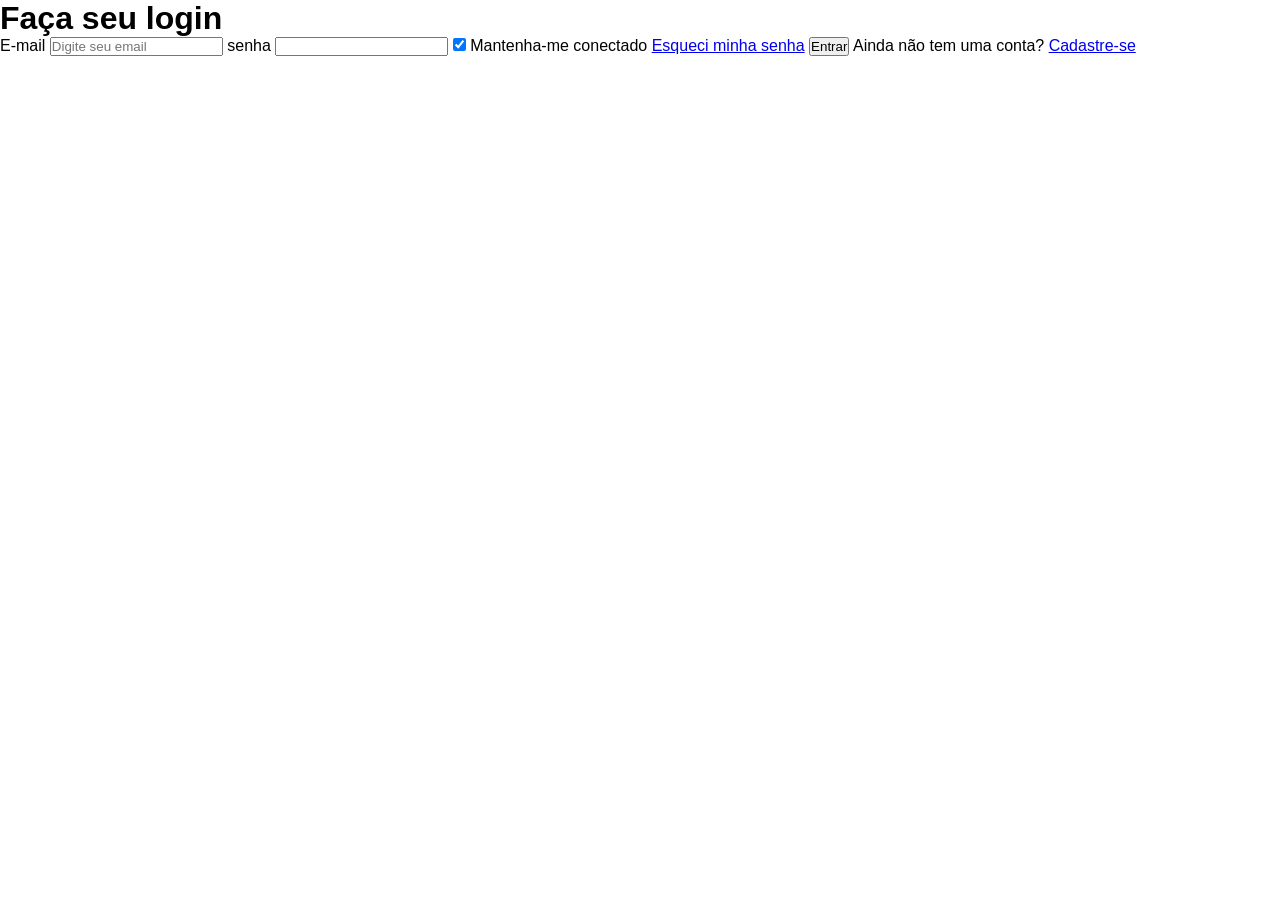
==== index.html @ 754c87c8 "Add files via upload init" ====
<head>
    <link rel="stylesheet" href="style.css">
    <link href="https://fonts.googleapis.com/css2?family=Roboto:wght@400;700&display=swap&quot; rel="stylesheet">

</head>

<body>
    <form>
        <h1>Faça seu login</h1>

        <label for="email">E-mail</label>
        <input type="text" id="email" placeholder="Digite seu email"/>
    
        <label for="password">senha</label>
        <input type="password" id="password" required />
    
        <input type="checkbox" id="connect" checked />
        <label for="connect">Mantenha-me conectado</label>
    
        <a href="#">Esqueci minha senha</a>
    
        <button type="submit">Entrar</button>
    
        <span>
            Ainda não tem uma conta?
            <a href="#">Cadastre-se</a>
        </span>
    </form>

</body>
---- style.css ----
* {
    margin: 0;
    padding: 0;
    box-sizing: border-box;
    font-family: 'Roboto', sans-serif
}
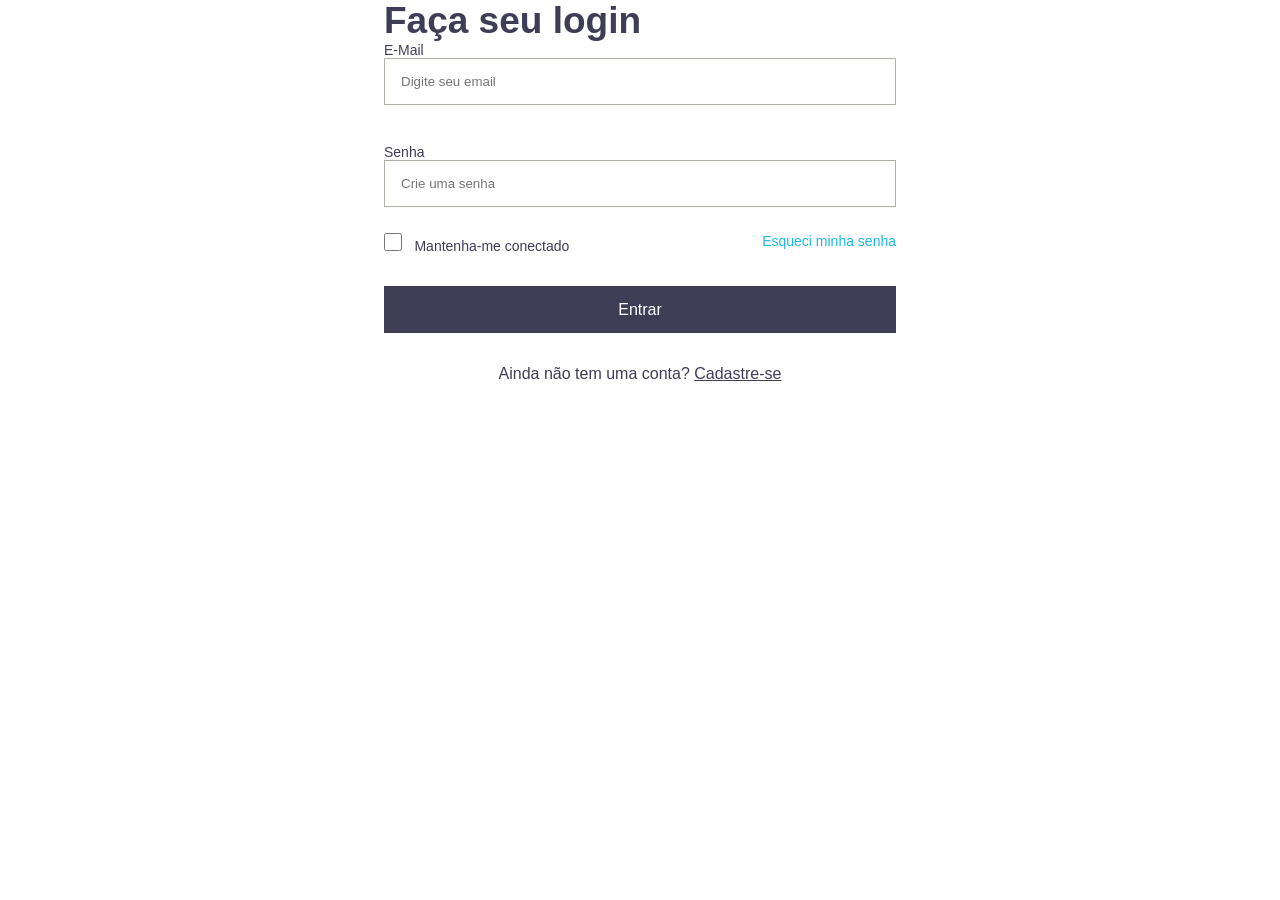
==== commit edcd885f: "css pt1" ====
--- a/index.html
+++ b/index.html
@@ -1,27 +1,35 @@
 <head>
     <link rel="stylesheet" href="style.css">
-    <link href="https://fonts.googleapis.com/css2?family=Roboto:wght@400;700&display=swap&quot; rel="stylesheet">
+    <link href="https://fonts.googleapis.com/css2?family=Roboto:wght@400;700&display=swap&quot; rel=" stylesheet">
 
 </head>
 
 <body>
-    <form>
-        <h1>Faça seu login</h1>
+    <form class="form">
+        <h1 class="title">Faça seu login</h1>
 
-        <label for="email">E-mail</label>
-        <input type="text" id="email" placeholder="Digite seu email"/>
-    
-        <label for="password">senha</label>
-        <input type="password" id="password" required />
-    
-        <input type="checkbox" id="connect" checked />
-        <label for="connect">Mantenha-me conectado</label>
-    
-        <a href="#">Esqueci minha senha</a>
-    
-        <button type="submit">Entrar</button>
-    
-        <span>
+        <div class="box-first">
+            <label class="label-text" for="email">E-mail</label>
+            <input class="enter-text" type="text" id="email" placeholder="Digite seu email" />
+        </div>
+
+        <div class="box-second">
+            <label class="label-text" for="password">senha</label>
+            <input class="enter-text" type="password" id="password" placeholder="Crie uma senha" />
+        </div>
+
+        <div class="connect">
+            <div class="connect-me">
+                <input class="connect-check" type="checkbox" id="connect" />
+                <label class="connect-label" for="connect">Mantenha-me conectado</label>
+            </div>
+            <a class="forgot" href="#">Esqueci minha senha</a>
+        </div>
+
+
+        <button class="send" type="submit">Entrar</button>
+
+        <span class="singin">
             Ainda não tem uma conta?
             <a href="#">Cadastre-se</a>
         </span>
--- a/style.css
+++ b/style.css
@@ -2,5 +2,81 @@
     margin: 0;
     padding: 0;
     box-sizing: border-box;
-    font-family: 'Roboto', sans-serif
+    font-family: 'Roboto', sans-serif;
+    color: #3f3d56;
+}
+
+.form{
+    width: 512px;
+    display: flex;
+    flex-direction: column;
+    margin: 0 auto;
+}
+
+.title {
+    font-weight: bold;
+    color: #3f3d56;
+    font-size: 37px;
+}
+
+.label-text{
+    font-size: 14px;
+    text-transform: capitalize;
+    margin-bottom: 6px;
+}
+
+.connect-label{
+    font-size: 14px;
+}
+
+.enter-text{
+    border: 1px solid #ABB3A8;
+    width: 100%;
+    height: 47px;
+    box-sizing: border-box;
+    padding: 16px;   
+}
+
+.box-first{
+    margin-bottom: 39px;
+}
+
+.box-second{
+    margin-bottom: 26px;
+}
+.connect{
+    display: flex;
+    justify-content: space-between;
+    margin-bottom: 31px;
+}
+
+.connect-check{
+    height: 18px;
+    width: 18px;
+    margin-right: 8px;
+}
+
+.forgot{
+    font-size: 14px;
+    color: #1db9e0;
+    text-decoration: none;
+    transition-duration: 200ms;
+}
+
+.forgot:hover{
+    color: rgba(29, 185, 226, 0.9); 
+}
+
+.send{
+    height: 47px;
+    background-color: #3f3d56;
+    font-weight: 500;
+    font-size: 16px;
+    color: #ffffff;
+    border: none;
+    margin-bottom: 32px;
+}
+
+.singin{
+    text-align: center;
 }
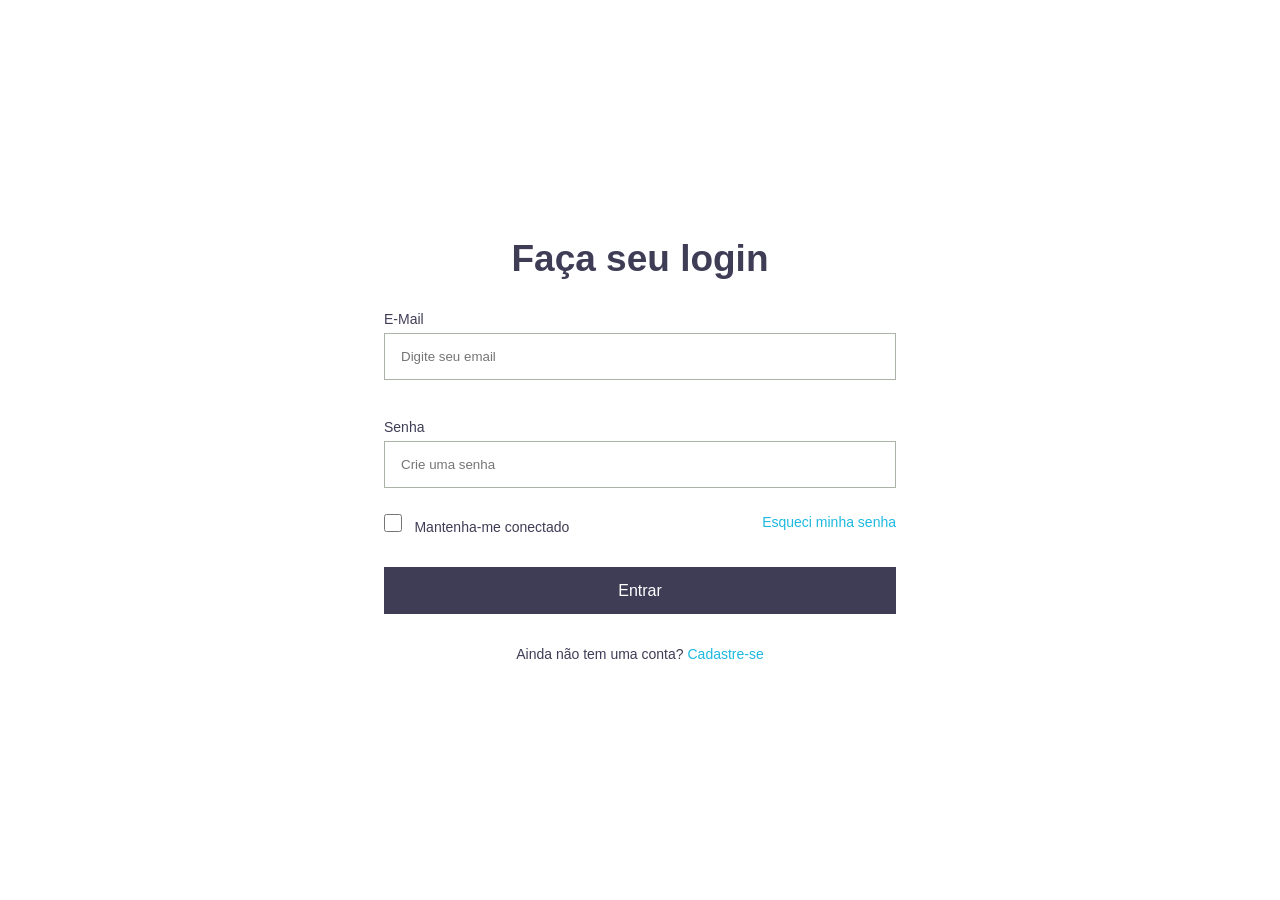
==== commit a16900b8: "init singin" ====
--- a/index.html
+++ b/index.html
@@ -1,38 +1,40 @@
 <head>
-    <link rel="stylesheet" href="style.css">
+    <link rel="stylesheet" href="/html/css/style.css">
     <link href="https://fonts.googleapis.com/css2?family=Roboto:wght@400;700&display=swap&quot; rel=" stylesheet">
 
 </head>
 
 <body>
-    <form class="form">
-        <h1 class="title">Faça seu login</h1>
-
-        <div class="box-first">
-            <label class="label-text" for="email">E-mail</label>
-            <input class="enter-text" type="text" id="email" placeholder="Digite seu email" />
-        </div>
-
-        <div class="box-second">
-            <label class="label-text" for="password">senha</label>
-            <input class="enter-text" type="password" id="password" placeholder="Crie uma senha" />
-        </div>
-
-        <div class="connect">
-            <div class="connect-me">
-                <input class="connect-check" type="checkbox" id="connect" />
-                <label class="connect-label" for="connect">Mantenha-me conectado</label>
+    
+<body>
+    <section class="container">
+        <form class="form">
+            <h1 class="title">Faça seu login</h1>
+    
+            <div class="box-first">
+                <label class="label-text" for="email">E-mail</label>
+                <input class="enter-text" type="text" id="email" placeholder="Digite seu email" />
             </div>
-            <a class="forgot" href="#">Esqueci minha senha</a>
-        </div>
-
-
-        <button class="send" type="submit">Entrar</button>
-
-        <span class="singin">
-            Ainda não tem uma conta?
-            <a href="#">Cadastre-se</a>
-        </span>
-    </form>
-
-</body>+    
+            <div class="box-second">
+                <label class="label-text" for="password">senha</label>
+                <input class="enter-text" type="password" id="password" placeholder="Crie uma senha" />
+            </div>
+    
+            <div class="connect">
+                <div class="connect-me">
+                    <input class="connect-check" type="checkbox" id="connect" />
+                    <label class="connect-label" for="connect">Mantenha-me conectado</label>
+                </div>
+                <a class="forgot" href="#">Esqueci minha senha</a>
+            </div>
+    
+    
+            <button class="send" type="submit">Entrar</button>
+    
+            <span class="singin">
+                Ainda não tem uma conta?
+                <a href="/html/singin.html" class="singin-link">Cadastre-se</a>
+            </span>
+        </form>
+    </section>
--- a/html/css/style.css
+++ b/html/css/style.css
@@ -0,0 +1,96 @@
+* {
+    margin: 0;
+    padding: 0;
+    box-sizing: border-box;
+    font-family: 'Roboto', sans-serif;
+    color: #3f3d56;
+}
+
+.container {
+    display: flex;
+    justify-content: center;
+    align-items: center;
+    height: 100vh;
+}
+
+.form{
+    width: 512px;
+    display: flex;
+    flex-direction: column;
+}
+
+.title{
+    font-weight: bold;
+    font-size: 37px;
+    margin-bottom: 31px;
+    text-align: center;
+}
+
+.label-text{
+    font-size: 14px;
+    text-transform: capitalize;
+    margin-bottom: 6px;
+    display: flex;
+}
+
+.connect-label{
+    font-size: 14px;
+}
+
+.enter-text{
+    border: 1px solid #ABB3A8;
+    width: 100%;
+    height: 47px;
+    box-sizing: border-box;
+    padding: 16px;   
+}
+
+.box-first{
+    margin-bottom: 39px;
+}
+
+.box-second{
+    margin-bottom: 26px;
+}
+.connect{
+    display: flex;
+    justify-content: space-between;
+    margin-bottom: 31px;
+}
+
+.connect-check{
+    height: 18px;
+    width: 18px;
+    margin-right: 8px;
+}
+
+.forgot{
+    font-size: 14px;
+    color: #1db9e0;
+    text-decoration: none;
+    transition-duration: 200ms;
+}
+
+.forgot:hover{
+    color: rgba(29, 185, 226, 0.9); 
+}
+
+.send{
+    height: 47px;
+    background-color: #3f3d56;
+    font-weight: 500;
+    font-size: 16px;
+    color: #ffffff;
+    border: none;
+    margin-bottom: 32px;
+}
+
+.singin{
+    text-align: center;
+    font-size: 14px;
+}
+
+.singin-link{
+    color: #1db9e0;
+    text-decoration: none;
+}
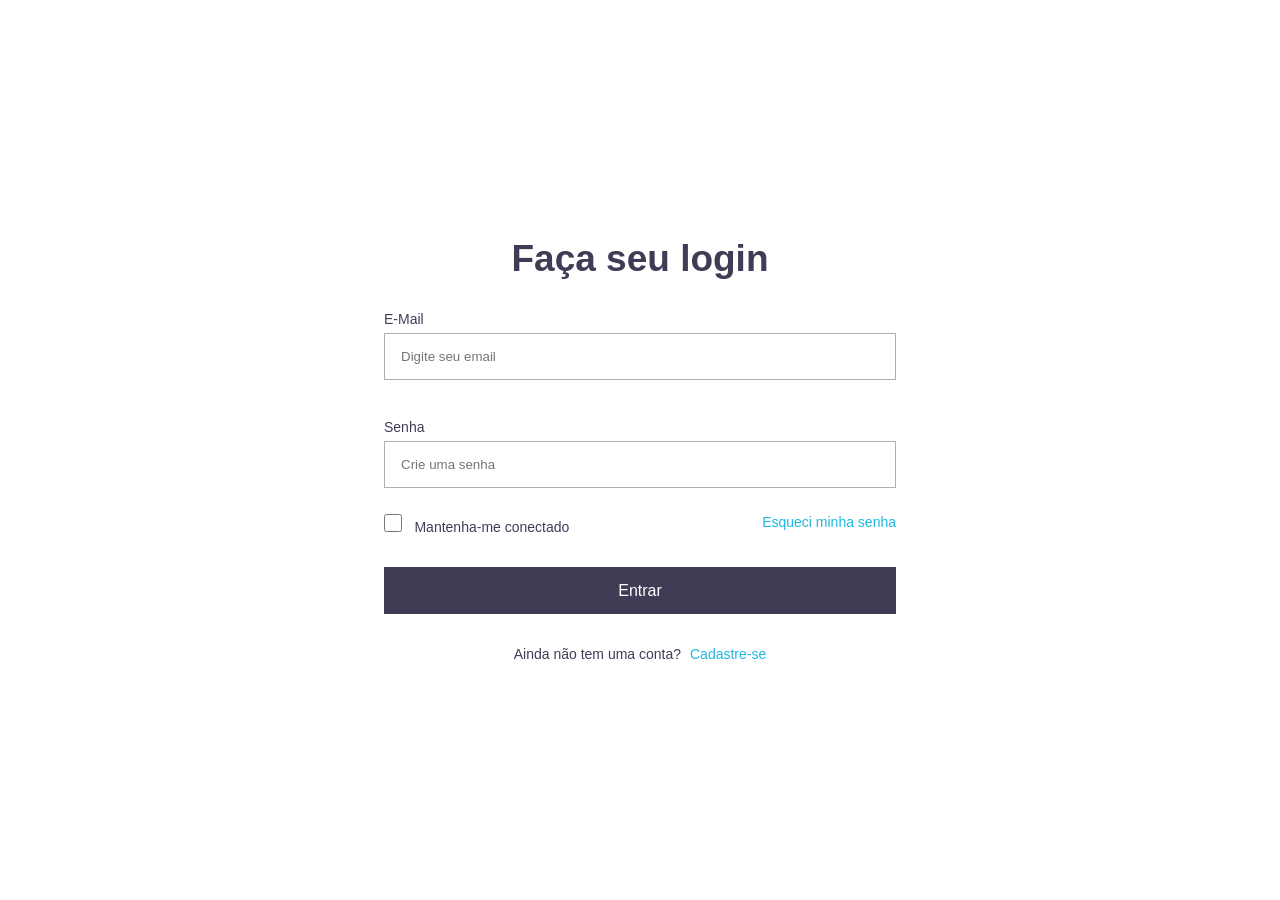
==== commit 2d7db689: "end form" ====
--- a/index.html
+++ b/index.html
@@ -1,5 +1,5 @@
 <head>
-    <link rel="stylesheet" href="/html/css/style.css">
+    <link rel="stylesheet" href="/css/style.css">
     <link href="https://fonts.googleapis.com/css2?family=Roboto:wght@400;700&display=swap&quot; rel=" stylesheet">
 
 </head>
@@ -26,7 +26,7 @@
                     <input class="connect-check" type="checkbox" id="connect" />
                     <label class="connect-label" for="connect">Mantenha-me conectado</label>
                 </div>
-                <a class="forgot" href="#">Esqueci minha senha</a>
+                <a href="/html/RemovePassoword.html" class="forgot">Esqueci minha senha</a>
             </div>
     
     
--- a/css/style.css
+++ b/css/style.css
@@ -0,0 +1,212 @@
+* {
+    margin: 0;
+    padding: 0;
+    box-sizing: border-box;
+    font-family: 'Roboto', sans-serif;
+    color: #3f3d56;
+}
+
+.container {
+    display: flex;
+    justify-content: center;
+    align-items: center;
+    height: 100vh;
+}
+
+.form{
+    width: 512px;
+    display: flex;
+    flex-direction: column;
+}
+
+.title{
+    font-weight: bold;
+    font-size: 37px;
+    margin-bottom: 31px;
+    text-align: center;
+}
+
+.label-text{
+    font-size: 14px;
+    text-transform: capitalize;
+    margin-bottom: 6px;
+    display: flex;
+}
+
+.connect-label{
+    font-size: 14px;
+}
+
+.enter-text{
+    border: 1px solid #ABB3A8;
+    width: 100%;
+    height: 47px;
+    box-sizing: border-box;
+    padding: 16px;   
+}
+
+.box-first{
+    margin-bottom: 39px;
+}
+
+.box-second{
+    margin-bottom: 26px;
+}
+.connect{
+    display: flex;
+    justify-content: space-between;
+    margin-bottom: 31px;
+}
+
+.connect-check{
+    height: 18px;
+    width: 18px;
+    margin-right: 8px;
+}
+
+.forgot{
+    font-size: 14px;
+    color: #1db9e0;
+    text-decoration: none;
+    transition-duration: 200ms;
+}
+
+.forgot:hover{
+    color: rgba(29, 185, 226, 0.9); 
+}
+
+.send{
+    height: 47px;
+    width: 100%;
+    background-color: #3f3d56;
+    font-weight: 500;
+    font-size: 16px;
+    color: #ffffff;
+    border: none;
+    margin-bottom: 32px;
+}
+
+.send button{
+    margin-bottom: 28px;
+}
+
+.singin{
+    text-align: center;
+    font-size: 14px;
+}
+
+.box-singin{
+    display: flex;
+    align-items: center;
+    justify-content: center;
+}
+
+.singin-link{
+    color: #1db9e0;
+    text-decoration: none;
+    padding-left: 5px;
+    
+}
+
+.singin-form{
+    width: 396px;
+}
+
+.box-dubble{
+    display: flex;
+    justify-content: space-between;
+}
+
+.box-date{
+    width: 170px;
+    display: flex;
+    flex-direction: column;
+
+}
+
+.box-country{
+    width: 208px;
+    display: flex;
+    flex-direction: column;
+    margin-bottom: 22px;
+}
+
+.country-label{
+    margin-bottom: 9px;
+}
+
+.box-margin{
+    margin-bottom: 22px;
+}
+
+.date{
+    height: 47px;
+    padding: 12px 14px;
+    border:1px solid #ABB3A8;
+}
+
+.date-label{
+    margin-bottom: 9px;
+}
+
+.country{
+    height: 47px;
+    padding: 12px 14px;
+    border-color: #ABB3A8;
+}
+
+.gender{
+    margin-bottom: 8px;
+}
+
+.box-gender{
+    display: flex;
+    justify-content: space-between;
+    align-items: center;
+}
+
+.wrapper{
+    display: flex;
+    align-items: center;
+}
+
+.wrapper input{
+    margin-right: 6px;
+    display: inline-block;
+    width: 18px;
+    height: 18px;
+}
+
+.accept-span{
+    font-size: 14px;
+}
+
+.accept-link{
+    color: #1db9e0;
+}
+
+.accept-container{
+    margin-bottom: 28px;
+    display: flex;
+}
+
+.accept{
+    display: inline-block;
+    width: 18px;
+    height: 18px;
+    min-width: 18px;
+    margin-right: 10px;
+}
+
+.link-retrieve{
+    color: #5A6256;
+    font-size: 16px;
+    text-align: center;
+}
+
+.box-retrieve{
+    display: flex;
+    justify-content: center;
+    align-items: center;
+    margin-bottom: 57px;
+}
